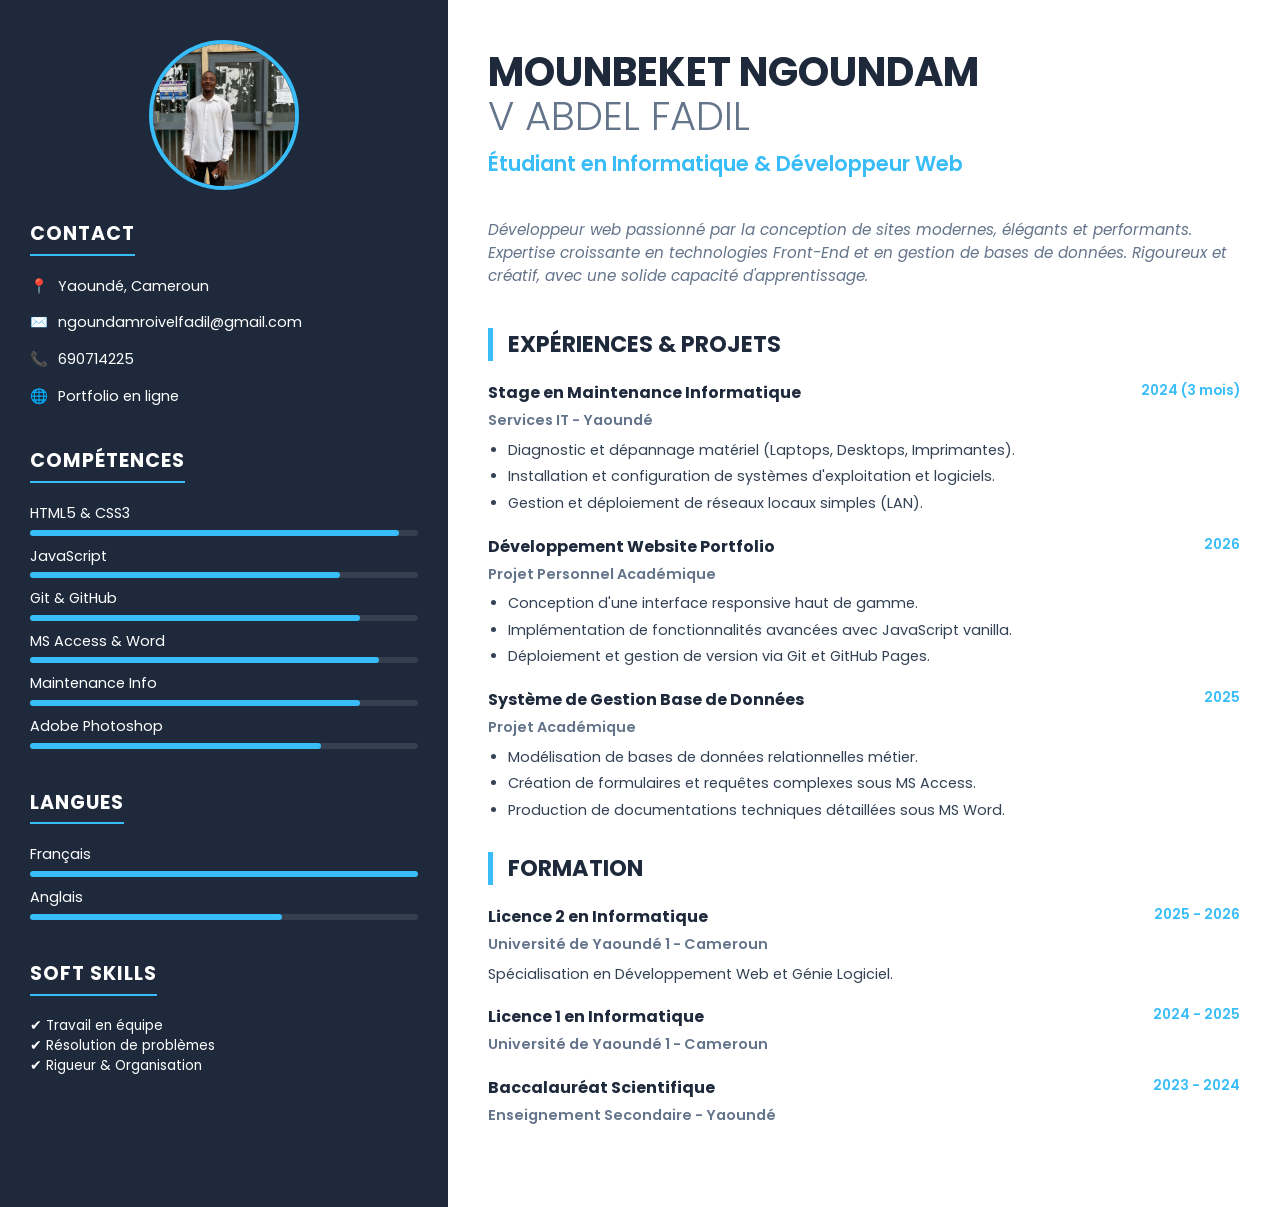
==== cv_printable.html @ d6d4a365 "Mise a jour" ====
<!DOCTYPE html>
<html lang="fr">
<head>
    <meta charset="UTF-8">
    <meta name="viewport" content="width=device-width, initial-scale=1.0">
    <title>CV - MOUNBEKET NGOUNDAM V ABDEL FADIL</title>
    <link href="https://fonts.googleapis.com/css2?family=Poppins:wght@300;400;600;700&display=swap" rel="stylesheet">
    <style>
        :root {
            --primary: #1e293b;
            --accent: #38bdf8;
            --text: #334155;
            --light-text: #64748b;
            --bg: #ffffff;
        }

        @page {
            size: A4;
            margin: 0;
        }

        * {
            box-sizing: border-box;
            margin: 0;
            padding: 0;
        }

        body {
            font-family: 'Poppins', sans-serif;
            color: var(--text);
            line-height: 1.5;
            background: var(--bg);
            -webkit-print-color-adjust: exact;
        }

        .container {
            display: flex;
            min-height: 297mm;
        }

        /* Sidebar */
        .sidebar {
            width: 35%;
            background: var(--primary);
            color: white;
            padding: 40px 30px;
        }

        .profile-img {
            width: 150px;
            height: 150px;
            border-radius: 50%;
            border: 4px solid var(--accent);
            margin-bottom: 30px;
            object-fit: cover;
            display: block;
            margin-left: auto;
            margin-right: auto;
        }

        .sidebar h2 {
            font-size: 1.2rem;
            text-transform: uppercase;
            letter-spacing: 1px;
            margin-bottom: 20px;
            border-bottom: 2px solid var(--accent);
            padding-bottom: 5px;
            display: inline-block;
        }

        .contact-info {
            margin-bottom: 40px;
        }

        .contact-item {
            display: flex;
            align-items: center;
            margin-bottom: 15px;
            font-size: 0.9rem;
        }

        .contact-item span {
            margin-right: 10px;
            color: var(--accent);
        }

        .skills-section, .languages-section {
            margin-bottom: 40px;
        }

        .skill-list, .lang-list {
            list-style: none;
        }

        .skill-item, .lang-item {
            margin-bottom: 10px;
            font-size: 0.9rem;
        }

        .skill-bar {
            height: 6px;
            background: rgba(255,255,255,0.1);
            border-radius: 3px;
            margin-top: 5px;
        }

        .skill-progress {
            height: 100%;
            background: var(--accent);
            border-radius: 3px;
        }

        /* Main Content */
        .main-content {
            width: 65%;
            padding: 50px 40px;
        }

        header {
            margin-bottom: 40px;
        }

        header h1 {
            font-size: 2.5rem;
            color: var(--primary);
            line-height: 1.1;
            margin-bottom: 10px;
        }

        header .title {
            font-size: 1.3rem;
            color: var(--accent);
            font-weight: 600;
        }

        .summary {
            margin-bottom: 40px;
            font-size: 0.95rem;
            color: var(--light-text);
            font-style: italic;
        }

        section {
            margin-bottom: 30px;
        }

        section h2 {
            font-size: 1.4rem;
            color: var(--primary);
            border-left: 5px solid var(--accent);
            padding-left: 15px;
            margin-bottom: 20px;
            text-transform: uppercase;
        }

        .experience-item, .education-item {
            margin-bottom: 20px;
        }

        .item-header {
            display: flex;
            justify-content: space-between;
            margin-bottom: 5px;
        }

        .item-title {
            font-weight: 700;
            color: var(--primary);
        }

        .item-date {
            font-size: 0.85rem;
            color: var(--accent);
            font-weight: 600;
        }

        .item-subtitle {
            font-size: 0.9rem;
            color: var(--light-text);
            font-weight: 600;
            margin-bottom: 8px;
        }

        .item-description {
            font-size: 0.9rem;
            color: var(--text);
            list-style: disc;
            margin-left: 20px;
        }

        .item-description li {
            margin-bottom: 5px;
        }

    </style>
</head>
<body>
    <div class="container">
        <!-- Sidebar -->
        <div class="sidebar">
            <!-- On peut réutiliser l'image du portfolio si le chemin est accessible, sinon on laisse un placeholder -->
            <img src="Screenshot_20260329-002633.png" alt="Profil" class="profile-img">
            
            <div class="contact-info">
                <h2>Contact</h2>
                <div class="contact-item"><span>📍</span> Yaoundé, Cameroun</div>
                <div class="contact-item"><span>✉️</span> ngoundamroivelfadil@gmail.com</div>
                <div class="contact-item"><span>📞</span> 690714225</div>
                <div class="contact-item"><span>🌐</span> Portfolio en ligne</div>
            </div>

            <div class="skills-section">
                <h2>Compétences</h2>
                <ul class="skill-list">
                    <li class="skill-item">
                        HTML5 & CSS3
                        <div class="skill-bar"><div class="skill-progress" style="width: 95%;"></div></div>
                    </li>
                    <li class="skill-item">
                        JavaScript
                        <div class="skill-bar"><div class="skill-progress" style="width: 80%;"></div></div>
                    </li>
                    <li class="skill-item">
                        Git & GitHub
                        <div class="skill-bar"><div class="skill-progress" style="width: 85%;"></div></div>
                    </li>
                    <li class="skill-item">
                        MS Access & Word
                        <div class="skill-bar"><div class="skill-progress" style="width: 90%;"></div></div>
                    </li>
                    <li class="skill-item">
                        Maintenance Info
                        <div class="skill-bar"><div class="skill-progress" style="width: 85%;"></div></div>
                    </li>
                    <li class="skill-item">
                        Adobe Photoshop
                        <div class="skill-bar"><div class="skill-progress" style="width: 75%;"></div></div>
                    </li>
                </ul>
            </div>

            <div class="languages-section">
                <h2>Langues</h2>
                <ul class="lang-list">
                    <li class="lang-item">
                        Français
                        <div class="skill-bar"><div class="skill-progress" style="width: 100%;"></div></div>
                    </li>
                    <li class="lang-item">
                        Anglais
                        <div class="skill-bar"><div class="skill-progress" style="width: 65%;"></div></div>
                    </li>
                </ul>
            </div>
            
            <div class="skills-section">
                <h2>Soft Skills</h2>
                <ul class="skill-list" style="font-size: 0.85rem;">
                    <li>✔ Travail en équipe</li>
                    <li>✔ Résolution de problèmes</li>
                    <li>✔ Rigueur & Organisation</li>
                </ul>
            </div>
        </div>

        <!-- Main Content -->
        <div class="main-content">
            <header>
                <h1>MOUNBEKET NGOUNDAM <br><span style="color: var(--light-text); font-weight: 300;">V ABDEL FADIL</span></h1>
                <div class="title">Étudiant en Informatique & Développeur Web</div>
            </header>

            <div class="summary">
                Développeur web passionné par la conception de sites modernes, élégants et performants. 
                Expertise croissante en technologies Front-End et en gestion de bases de données. 
                Rigoureux et créatif, avec une solide capacité d'apprentissage.
            </div>

            <section>
                <h2>Expériences & Projets</h2>
                
                <div class="experience-item">
                    <div class="item-header">
                        <span class="item-title">Stage en Maintenance Informatique</span>
                        <span class="item-date">2024 (3 mois)</span>
                    </div>
                    <div class="item-subtitle">Services IT - Yaoundé</div>
                    <ul class="item-description">
                        <li>Diagnostic et dépannage matériel (Laptops, Desktops, Imprimantes).</li>
                        <li>Installation et configuration de systèmes d'exploitation et logiciels.</li>
                        <li>Gestion et déploiement de réseaux locaux simples (LAN).</li>
                    </ul>
                </div>

                <div class="experience-item">
                    <div class="item-header">
                        <span class="item-title">Développement Website Portfolio</span>
                        <span class="item-date">2026</span>
                    </div>
                    <div class="item-subtitle">Projet Personnel Académique</div>
                    <ul class="item-description">
                        <li>Conception d'une interface responsive haut de gamme.</li>
                        <li>Implémentation de fonctionnalités avancées avec JavaScript vanilla.</li>
                        <li>Déploiement et gestion de version via Git et GitHub Pages.</li>
                    </ul>
                </div>

                <div class="experience-item">
                    <div class="item-header">
                        <span class="item-title">Système de Gestion Base de Données</span>
                        <span class="item-date">2025</span>
                    </div>
                    <div class="item-subtitle">Projet Académique</div>
                    <ul class="item-description">
                        <li>Modélisation de bases de données relationnelles métier.</li>
                        <li>Création de formulaires et requêtes complexes sous MS Access.</li>
                        <li>Production de documentations techniques détaillées sous MS Word.</li>
                    </ul>
                </div>
            </section>

            <section>
                <h2>Formation</h2>
                
                <div class="education-item">
                    <div class="item-header">
                        <span class="item-title">Licence 2 en Informatique</span>
                        <span class="item-date">2025 - 2026</span>
                    </div>
                    <div class="item-subtitle">Université de Yaoundé 1 - Cameroun</div>
                    <p style="font-size: 0.9rem;">Spécialisation en Développement Web et Génie Logiciel.</p>
                </div>

                <div class="education-item">
                    <div class="item-header">
                        <span class="item-title">Licence 1 en Informatique</span>
                        <span class="item-date">2024 - 2025</span>
                    </div>
                    <div class="item-subtitle">Université de Yaoundé 1 - Cameroun</div>
                </div>

                <div class="education-item">
                    <div class="item-header">
                        <span class="item-title">Baccalauréat Scientifique</span>
                        <span class="item-date">2023 - 2024</span>
                    </div>
                    <div class="item-subtitle">Enseignement Secondaire - Yaoundé</div>
                </div>
            </section>
        </div>
    </div>
</body>
</html>
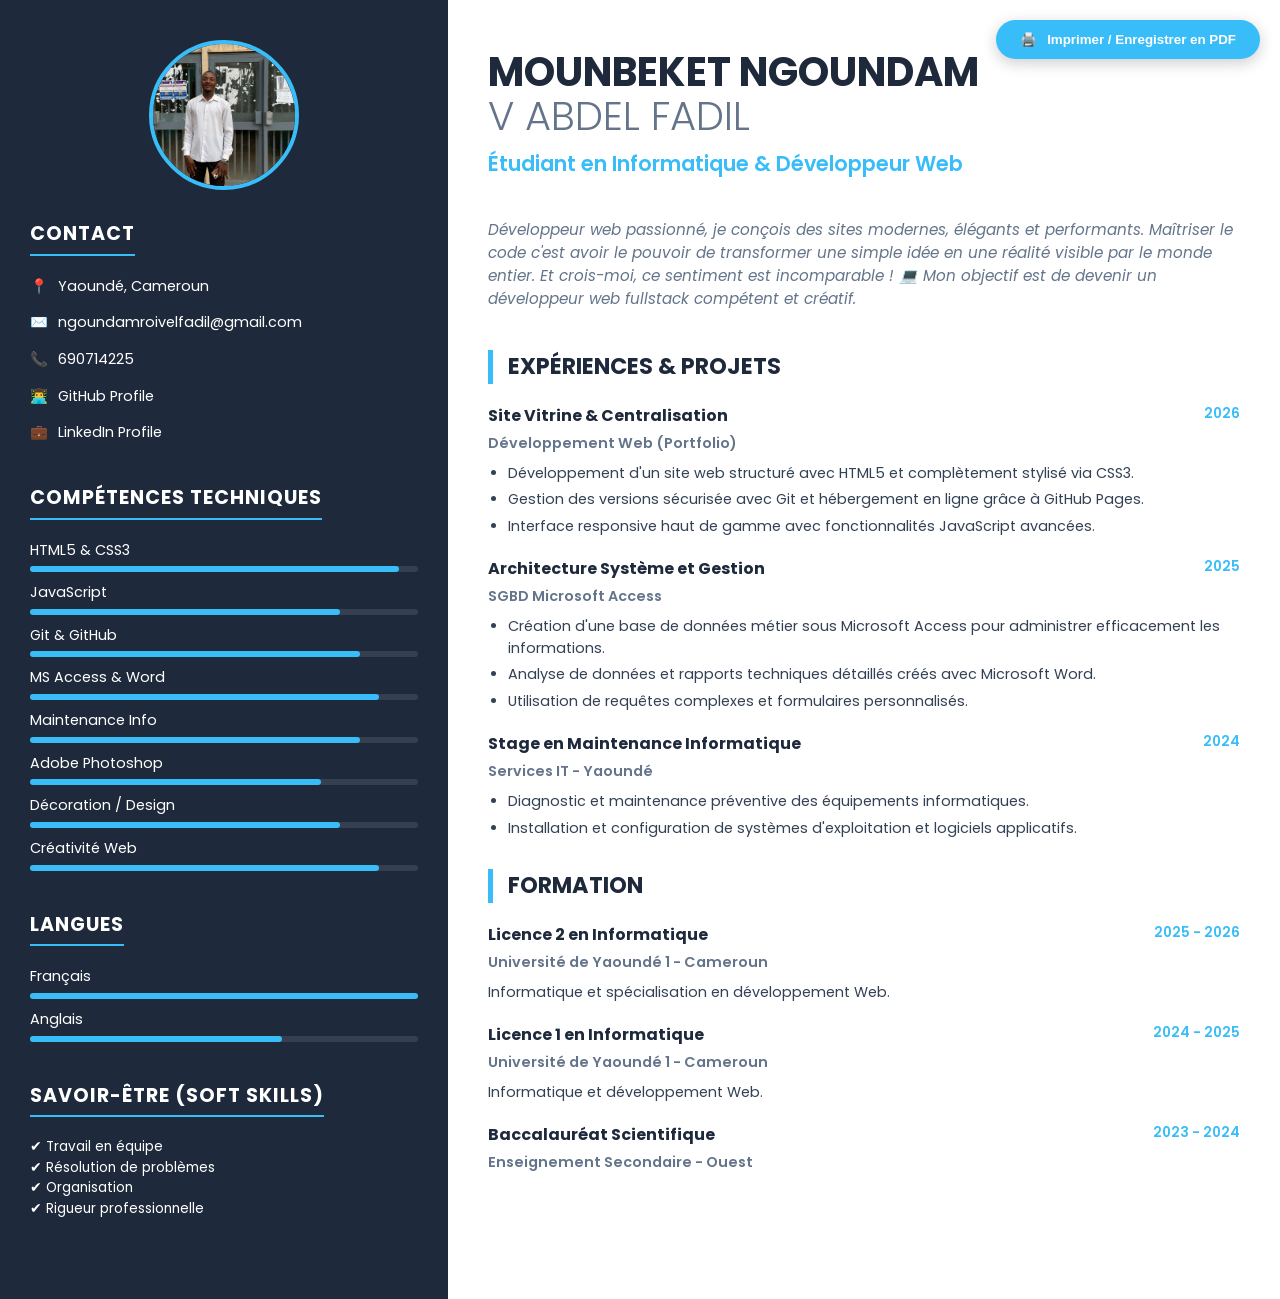
==== commit 73c1d4a2: "Mise a jour" ====
--- a/cv_printable.html
+++ b/cv_printable.html
@@ -31,6 +31,7 @@
             line-height: 1.5;
             background: var(--bg);
             -webkit-print-color-adjust: exact;
+            print-color-adjust: exact;
         }
 
         .container {
@@ -192,13 +193,53 @@
             margin-bottom: 5px;
         }
 
+        /* Print Button - Hidden on Print */
+        .no-print-btn {
+            position: fixed;
+            top: 20px;
+            right: 20px;
+            background: var(--accent);
+            color: white;
+            padding: 12px 24px;
+            border-radius: 30px;
+            text-decoration: none;
+            font-weight: 700;
+            box-shadow: 0 4px 15px rgba(0,0,0,0.2);
+            border: none;
+            cursor: pointer;
+            z-index: 1000;
+            display: flex;
+            align-items: center;
+            gap: 10px;
+            transition: transform 0.2s;
+        }
+
+        .no-print-btn:hover {
+            transform: scale(1.05);
+            background: #0284c7;
+        }
+
+        @media print {
+            .no-print-btn {
+                display: none;
+            }
+            body {
+                background: white;
+            }
+            .container {
+                box-shadow: none;
+            }
+        }
+
     </style>
 </head>
 <body>
+    <button class="no-print-btn" onclick="window.print()">
+        <span>🖨️</span> Imprimer / Enregistrer en PDF
+    </button>
     <div class="container">
         <!-- Sidebar -->
         <div class="sidebar">
-            <!-- On peut réutiliser l'image du portfolio si le chemin est accessible, sinon on laisse un placeholder -->
             <img src="Screenshot_20260329-002633.png" alt="Profil" class="profile-img">
             
             <div class="contact-info">
@@ -206,11 +247,12 @@
                 <div class="contact-item"><span>📍</span> Yaoundé, Cameroun</div>
                 <div class="contact-item"><span>✉️</span> ngoundamroivelfadil@gmail.com</div>
                 <div class="contact-item"><span>📞</span> 690714225</div>
-                <div class="contact-item"><span>🌐</span> Portfolio en ligne</div>
+                <div class="contact-item"><span>👨‍💻</span> GitHub Profile</div>
+                <div class="contact-item"><span>💼</span> LinkedIn Profile</div>
             </div>
 
             <div class="skills-section">
-                <h2>Compétences</h2>
+                <h2>Compétences Techniques</h2>
                 <ul class="skill-list">
                     <li class="skill-item">
                         HTML5 & CSS3
@@ -235,6 +277,14 @@
                     <li class="skill-item">
                         Adobe Photoshop
                         <div class="skill-bar"><div class="skill-progress" style="width: 75%;"></div></div>
+                    </li>
+                    <li class="skill-item">
+                        Décoration / Design
+                        <div class="skill-bar"><div class="skill-progress" style="width: 80%;"></div></div>
+                    </li>
+                    <li class="skill-item">
+                        Créativité Web
+                        <div class="skill-bar"><div class="skill-progress" style="width: 90%;"></div></div>
                     </li>
                 </ul>
             </div>
@@ -254,11 +304,12 @@
             </div>
             
             <div class="skills-section">
-                <h2>Soft Skills</h2>
+                <h2>Savoir-être (Soft Skills)</h2>
                 <ul class="skill-list" style="font-size: 0.85rem;">
                     <li>✔ Travail en équipe</li>
                     <li>✔ Résolution de problèmes</li>
-                    <li>✔ Rigueur & Organisation</li>
+                    <li>✔ Organisation</li>
+                    <li>✔ Rigueur professionnelle</li>
                 </ul>
             </div>
         </div>
@@ -271,9 +322,10 @@
             </header>
 
             <div class="summary">
-                Développeur web passionné par la conception de sites modernes, élégants et performants. 
-                Expertise croissante en technologies Front-End et en gestion de bases de données. 
-                Rigoureux et créatif, avec une solide capacité d'apprentissage.
+                Développeur web passionné, je conçois des sites modernes, élégants et performants. 
+                Maîtriser le code c'est avoir le pouvoir de transformer une simple idée en une réalité 
+                visible par le monde entier. Et crois-moi, ce sentiment est incomparable ! 💻 
+                Mon objectif est de devenir un développeur web fullstack compétent et créatif.
             </div>
 
             <section>
@@ -281,40 +333,39 @@
                 
                 <div class="experience-item">
                     <div class="item-header">
+                        <span class="item-title">Site Vitrine & Centralisation</span>
+                        <span class="item-date">2026</span>
+                    </div>
+                    <div class="item-subtitle">Développement Web (Portfolio)</div>
+                    <ul class="item-description">
+                        <li>Développement d'un site web structuré avec HTML5 et complètement stylisé via CSS3.</li>
+                        <li>Gestion des versions sécurisée avec Git et hébergement en ligne grâce à GitHub Pages.</li>
+                        <li>Interface responsive haut de gamme avec fonctionnalités JavaScript avancées.</li>
+                    </ul>
+                </div>
+
+                <div class="experience-item">
+                    <div class="item-header">
+                        <span class="item-title">Architecture Système et Gestion</span>
+                        <span class="item-date">2025</span>
+                    </div>
+                    <div class="item-subtitle">SGBD Microsoft Access</div>
+                    <ul class="item-description">
+                        <li>Création d'une base de données métier sous Microsoft Access pour administrer efficacement les informations.</li>
+                        <li>Analyse de données et rapports techniques détaillés créés avec Microsoft Word.</li>
+                        <li>Utilisation de requêtes complexes et formulaires personnalisés.</li>
+                    </ul>
+                </div>
+
+                <div class="experience-item">
+                    <div class="item-header">
                         <span class="item-title">Stage en Maintenance Informatique</span>
-                        <span class="item-date">2024 (3 mois)</span>
+                        <span class="item-date">2024</span>
                     </div>
                     <div class="item-subtitle">Services IT - Yaoundé</div>
                     <ul class="item-description">
-                        <li>Diagnostic et dépannage matériel (Laptops, Desktops, Imprimantes).</li>
-                        <li>Installation et configuration de systèmes d'exploitation et logiciels.</li>
-                        <li>Gestion et déploiement de réseaux locaux simples (LAN).</li>
-                    </ul>
-                </div>
-
-                <div class="experience-item">
-                    <div class="item-header">
-                        <span class="item-title">Développement Website Portfolio</span>
-                        <span class="item-date">2026</span>
-                    </div>
-                    <div class="item-subtitle">Projet Personnel Académique</div>
-                    <ul class="item-description">
-                        <li>Conception d'une interface responsive haut de gamme.</li>
-                        <li>Implémentation de fonctionnalités avancées avec JavaScript vanilla.</li>
-                        <li>Déploiement et gestion de version via Git et GitHub Pages.</li>
-                    </ul>
-                </div>
-
-                <div class="experience-item">
-                    <div class="item-header">
-                        <span class="item-title">Système de Gestion Base de Données</span>
-                        <span class="item-date">2025</span>
-                    </div>
-                    <div class="item-subtitle">Projet Académique</div>
-                    <ul class="item-description">
-                        <li>Modélisation de bases de données relationnelles métier.</li>
-                        <li>Création de formulaires et requêtes complexes sous MS Access.</li>
-                        <li>Production de documentations techniques détaillées sous MS Word.</li>
+                        <li>Diagnostic et maintenance préventive des équipements informatiques.</li>
+                        <li>Installation et configuration de systèmes d'exploitation et logiciels applicatifs.</li>
                     </ul>
                 </div>
             </section>
@@ -328,7 +379,7 @@
                         <span class="item-date">2025 - 2026</span>
                     </div>
                     <div class="item-subtitle">Université de Yaoundé 1 - Cameroun</div>
-                    <p style="font-size: 0.9rem;">Spécialisation en Développement Web et Génie Logiciel.</p>
+                    <p style="font-size: 0.9rem;">Informatique et spécialisation en développement Web.</p>
                 </div>
 
                 <div class="education-item">
@@ -337,6 +388,7 @@
                         <span class="item-date">2024 - 2025</span>
                     </div>
                     <div class="item-subtitle">Université de Yaoundé 1 - Cameroun</div>
+                    <p style="font-size: 0.9rem;">Informatique et développement Web.</p>
                 </div>
 
                 <div class="education-item">
@@ -344,7 +396,7 @@
                         <span class="item-title">Baccalauréat Scientifique</span>
                         <span class="item-date">2023 - 2024</span>
                     </div>
-                    <div class="item-subtitle">Enseignement Secondaire - Yaoundé</div>
+                    <div class="item-subtitle">Enseignement Secondaire - Ouest</div>
                 </div>
             </section>
         </div>
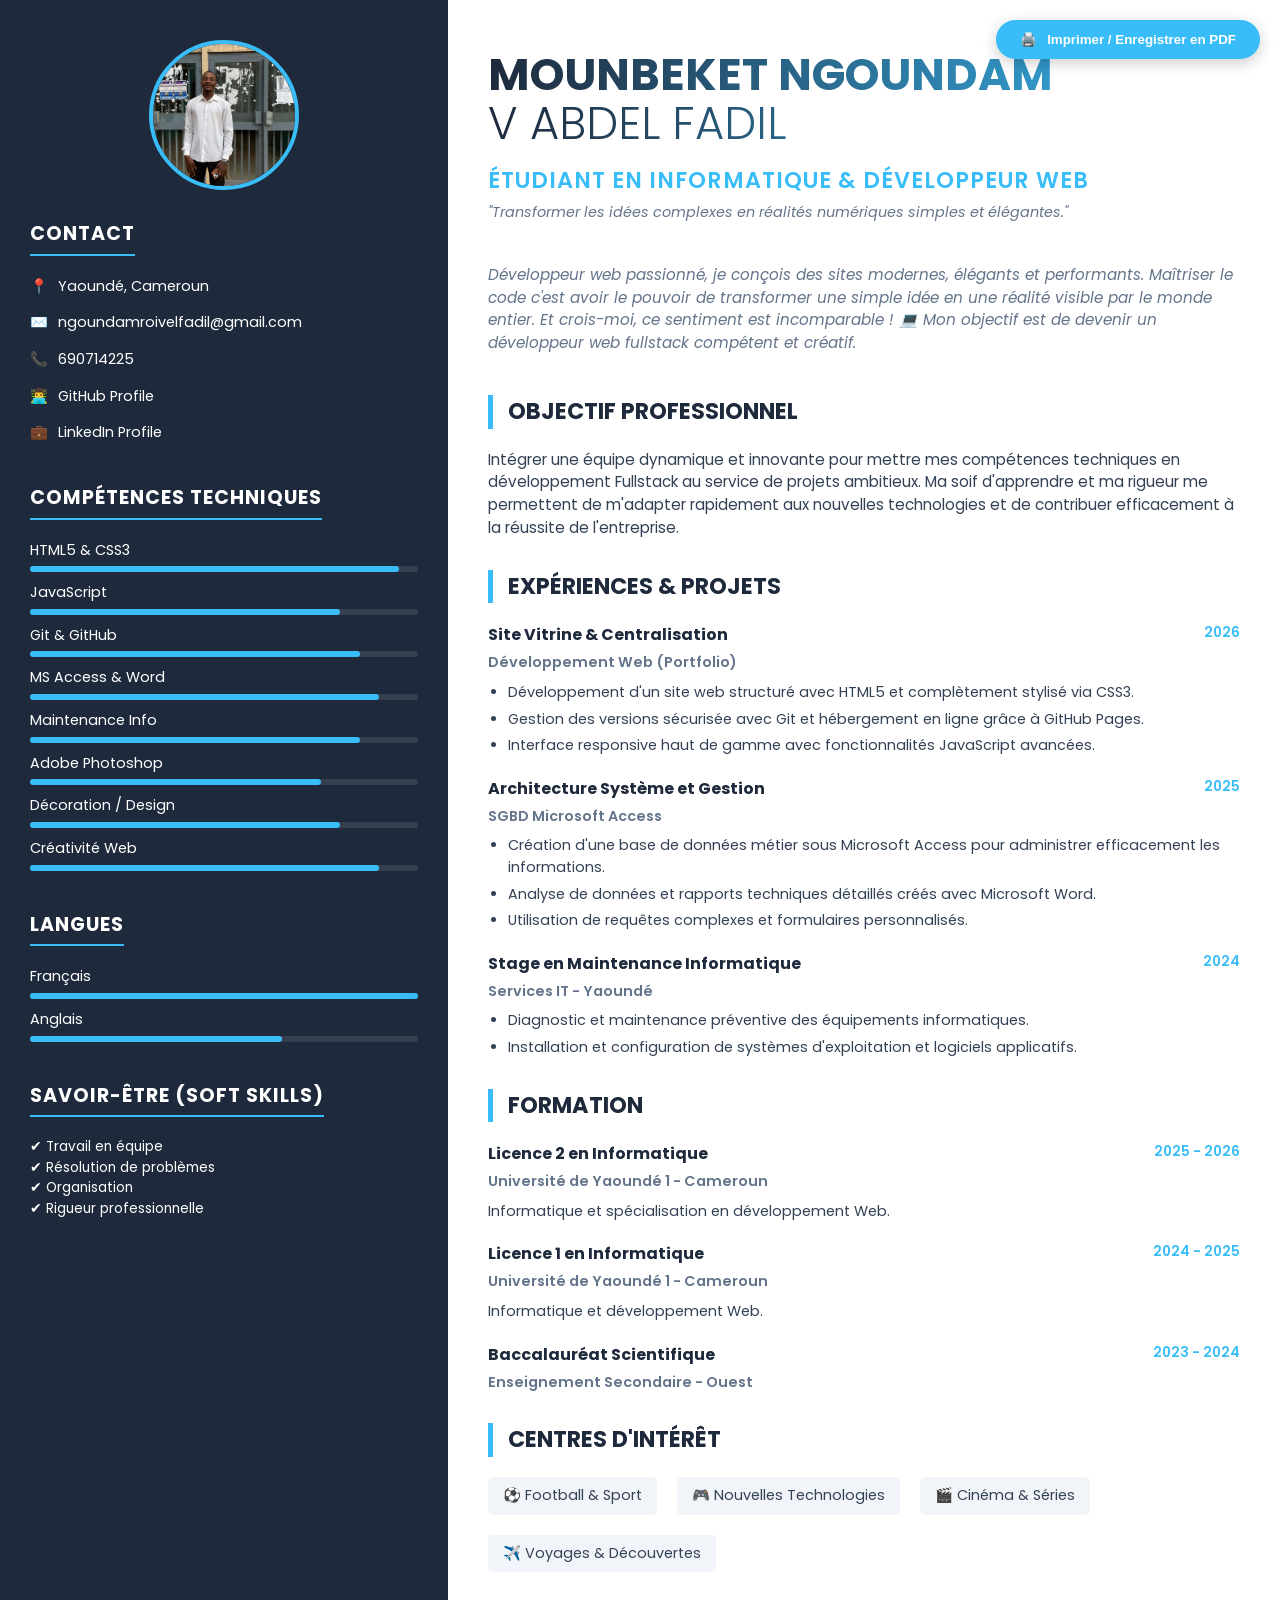
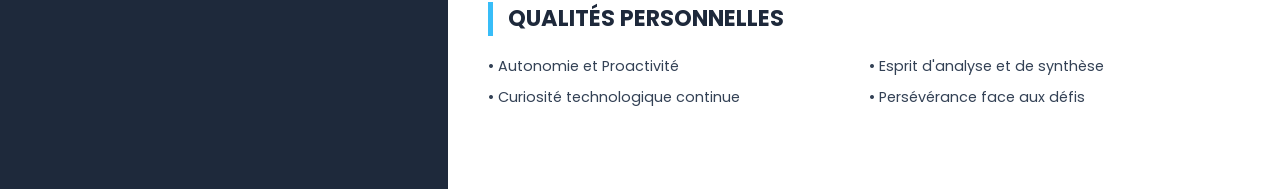
==== commit 7358acd9: "Mise a jour" ====
--- a/cv_printable.html
+++ b/cv_printable.html
@@ -122,16 +122,22 @@
         }
 
         header h1 {
-            font-size: 2.5rem;
+            font-size: 2.8rem;
             color: var(--primary);
             line-height: 1.1;
-            margin-bottom: 10px;
+            margin-bottom: 15px;
+            background: linear-gradient(to right, #1e293b, #38bdf8);
+            -webkit-background-clip: text;
+            background-clip: text;
+            -webkit-text-fill-color: transparent;
         }
 
         header .title {
-            font-size: 1.3rem;
+            font-size: 1.4rem;
             color: var(--accent);
             font-weight: 600;
+            letter-spacing: 1px;
+            text-transform: uppercase;
         }
 
         .summary {
@@ -319,6 +325,7 @@
             <header>
                 <h1>MOUNBEKET NGOUNDAM <br><span style="color: var(--light-text); font-weight: 300;">V ABDEL FADIL</span></h1>
                 <div class="title">Étudiant en Informatique & Développeur Web</div>
+                <p style="color: var(--light-text); font-size: 0.9rem; margin-top: 5px; font-style: italic;">"Transformer les idées complexes en réalités numériques simples et élégantes."</p>
             </header>
 
             <div class="summary">
@@ -329,6 +336,16 @@
             </div>
 
             <section>
+                <h2>Objectif Professionnel</h2>
+                <p style="font-size: 0.95rem; color: var(--text);">
+                    Intégrer une équipe dynamique et innovante pour mettre mes compétences techniques 
+                    en développement Fullstack au service de projets ambitieux. Ma soif d'apprendre 
+                    et ma rigueur me permettent de m'adapter rapidement aux nouvelles technologies 
+                    et de contribuer efficacement à la réussite de l'entreprise.
+                </p>
+            </section>
+
+            <section>
                 <h2>Expériences & Projets</h2>
                 
                 <div class="experience-item">
@@ -399,6 +416,26 @@
                     <div class="item-subtitle">Enseignement Secondaire - Ouest</div>
                 </div>
             </section>
+
+            <section>
+                <h2>Centres d'intérêt</h2>
+                <div style="display: flex; gap: 20px; flex-wrap: wrap; font-size: 0.9rem;">
+                    <div style="background: #f1f5f9; padding: 8px 15px; border-radius: 5px;">⚽ Football & Sport</div>
+                    <div style="background: #f1f5f9; padding: 8px 15px; border-radius: 5px;">🎮 Nouvelles Technologies</div>
+                    <div style="background: #f1f5f9; padding: 8px 15px; border-radius: 5px;">🎬 Cinéma & Séries</div>
+                    <div style="background: #f1f5f9; padding: 8px 15px; border-radius: 5px;">✈️ Voyages & Découvertes</div>
+                </div>
+            </section>
+
+            <section>
+                <h2>Qualités Personnelles</h2>
+                <div style="display: grid; grid-template-columns: 1fr 1fr; gap: 10px; font-size: 0.9rem;">
+                    <div>• Autonomie et Proactivité</div>
+                    <div>• Esprit d'analyse et de synthèse</div>
+                    <div>• Curiosité technologique continue</div>
+                    <div>• Persévérance face aux défis</div>
+                </div>
+            </section>
         </div>
     </div>
 </body>
